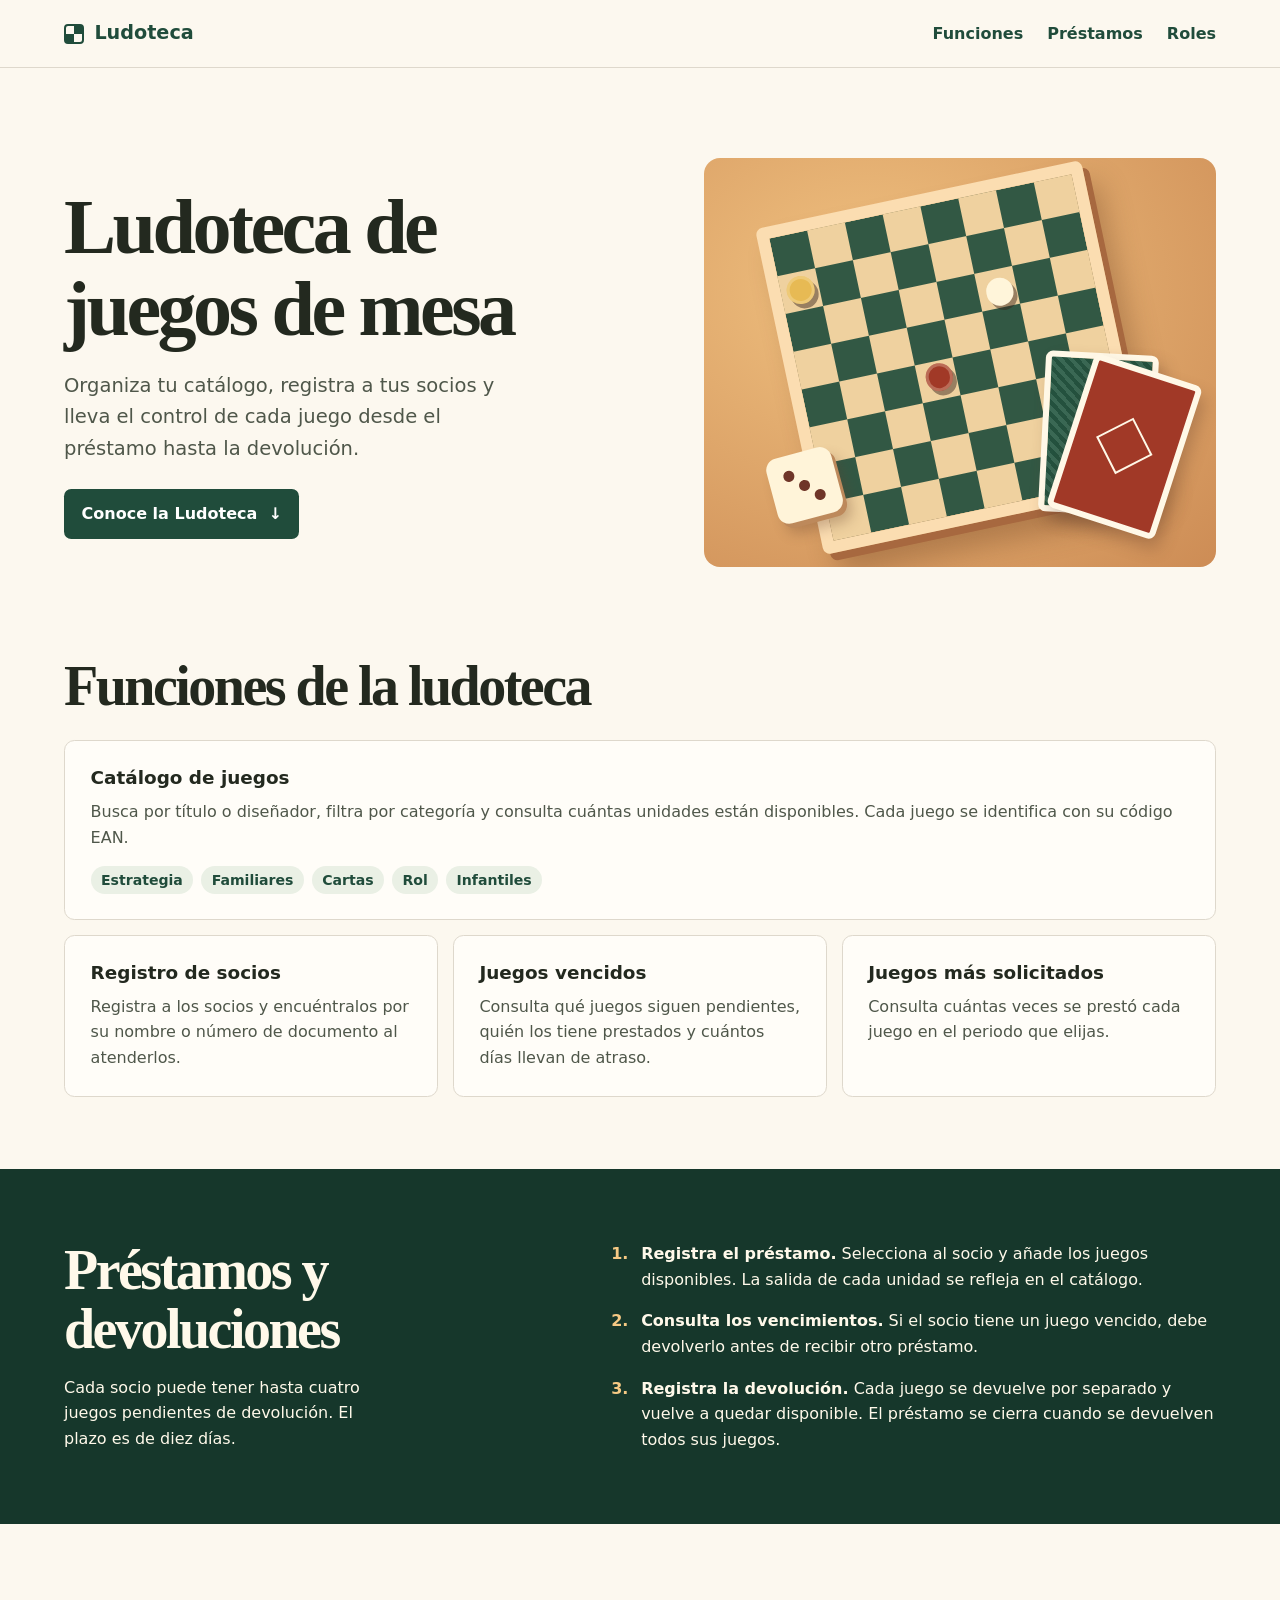
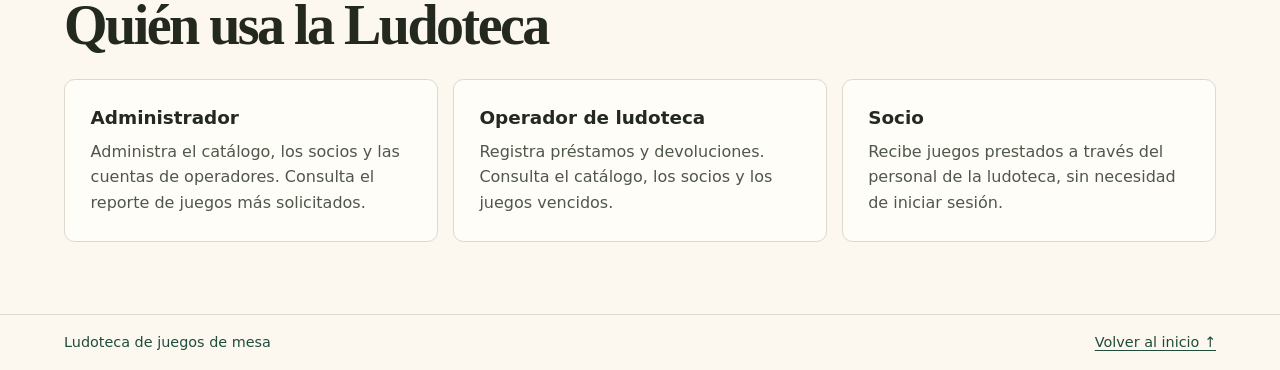
==== 03-execute/NN-week/plan-mejoramiento/page/index.html @ c35ab419 "feat(page): add public ludoteca website" ====
<!doctype html>
<html lang="es">
<head>
  <meta charset="utf-8">
  <meta name="viewport" content="width=device-width, initial-scale=1">
  <meta name="description" content="Ludoteca de juegos de mesa. Gestiona el catálogo, los socios, los préstamos y las devoluciones.">
  <title>Ludoteca | Juegos de mesa</title>
  <link rel="stylesheet" href="styles.css">
</head>
<body id="top">
  <a class="skip-link" href="#content">Saltar al contenido</a>

  <header class="site-header">
    <div class="container header-layout">
      <a class="brand" href="#top"><span class="brand-mark" aria-hidden="true"></span>Ludoteca</a>
      <nav aria-label="Navegación principal">
        <ul class="navigation">
          <li><a href="#features">Funciones</a></li>
          <li><a href="#loans">Préstamos</a></li>
          <li><a href="#roles">Roles</a></li>
        </ul>
      </nav>
    </div>
  </header>

  <main id="content" tabindex="-1">
    <section class="container hero" aria-labelledby="hero-title">
      <div class="hero-copy">
        <h1 id="hero-title">Ludoteca de<br class="title-break"> juegos de mesa</h1>
        <p>Organiza tu catálogo, registra a tus socios y lleva el control de cada juego desde el préstamo hasta la devolución.</p>
        <a class="button" href="#features">Conoce la Ludoteca <span aria-hidden="true">↓</span></a>
      </div>

      <div class="board-scene" aria-hidden="true">
        <div class="game-board">
          <span class="piece piece-gold"></span>
          <span class="piece piece-red"></span>
          <span class="piece piece-ivory"></span>
        </div>
        <div class="playing-card card-back"></div>
        <div class="playing-card card-front"><span></span></div>
        <div class="die"><span></span></div>
      </div>
    </section>

    <section class="container features" id="features" aria-labelledby="features-title">
      <h2 id="features-title">Funciones de la ludoteca</h2>
      <div class="feature-grid">
        <article class="feature feature-wide">
          <h3>Catálogo de juegos</h3>
          <p>Busca por título o diseñador, filtra por categoría y consulta cuántas unidades están disponibles. Cada juego se identifica con su código EAN.</p>
          <ul class="categories" aria-label="Categorías del catálogo">
            <li>Estrategia</li>
            <li>Familiares</li>
            <li>Cartas</li>
            <li>Rol</li>
            <li>Infantiles</li>
          </ul>
        </article>
        <article class="feature">
          <h3>Registro de socios</h3>
          <p>Registra a los socios y encuéntralos por su nombre o número de documento al atenderlos.</p>
        </article>
        <article class="feature">
          <h3>Juegos vencidos</h3>
          <p>Consulta qué juegos siguen pendientes, quién los tiene prestados y cuántos días llevan de atraso.</p>
        </article>
        <article class="feature">
          <h3>Juegos más solicitados</h3>
          <p>Consulta cuántas veces se prestó cada juego en el periodo que elijas.</p>
        </article>
      </div>
    </section>

    <section class="workflow" id="loans" aria-labelledby="loans-title">
      <div class="container workflow-layout">
        <div>
          <h2 id="loans-title">Préstamos y devoluciones</h2>
          <p class="workflow-intro">Cada socio puede tener hasta cuatro juegos pendientes de devolución. El plazo es de diez días.</p>
        </div>
        <ol class="steps">
          <li><strong>Registra el préstamo.</strong> Selecciona al socio y añade los juegos disponibles. La salida de cada unidad se refleja en el catálogo.</li>
          <li><strong>Consulta los vencimientos.</strong> Si el socio tiene un juego vencido, debe devolverlo antes de recibir otro préstamo.</li>
          <li><strong>Registra la devolución.</strong> Cada juego se devuelve por separado y vuelve a quedar disponible. El préstamo se cierra cuando se devuelven todos sus juegos.</li>
        </ol>
      </div>
    </section>

    <section class="container roles" id="roles" aria-labelledby="roles-title">
      <h2 id="roles-title">Quién usa la Ludoteca</h2>
      <dl class="role-grid">
        <div>
          <dt>Administrador</dt>
          <dd>Administra el catálogo, los socios y las cuentas de operadores. Consulta el reporte de juegos más solicitados.</dd>
        </div>
        <div>
          <dt>Operador de ludoteca</dt>
          <dd>Registra préstamos y devoluciones. Consulta el catálogo, los socios y los juegos vencidos.</dd>
        </div>
        <div>
          <dt>Socio</dt>
          <dd>Recibe juegos prestados a través del personal de la ludoteca, sin necesidad de iniciar sesión.</dd>
        </div>
      </dl>
    </section>
  </main>

  <footer class="site-footer">
    <div class="container footer-layout">
      <span>Ludoteca de juegos de mesa</span>
      <a href="#top">Volver al inicio ↑</a>
    </div>
  </footer>
</body>
</html>
---- 03-execute/NN-week/plan-mejoramiento/page/styles.css ----
:root {
  color-scheme: light;
  --paper: #fcf8ef;
  --surface: #fffdf8;
  --ink: #23291f;
  --muted: #4f574a;
  --green: #204c3b;
  --dark-green: #16372b;
  --red: #a13927;
  --line: #ded8cc;
  font-family: system-ui, sans-serif;
  color: var(--ink);
  background: var(--paper);
}

* {
  box-sizing: border-box;
}

body {
  margin: 0;
  line-height: 1.6;
}

a {
  color: inherit;
  text-underline-offset: 0.2em;
}

a:focus-visible {
  outline: 3px solid var(--red);
  outline-offset: 5px;
}

h1,
h2,
h3,
p {
  margin: 0;
}

h1,
h2 {
  font-family: Georgia, serif;
  font-weight: 700;
  line-height: 1.05;
  letter-spacing: -0.045em;
}

h1 {
  font-size: clamp(3rem, 6.1vw, 5.75rem);
}

h2 {
  font-size: clamp(2.1rem, 4.4vw, 3.5rem);
}

h3,
dt {
  font-size: 1.15rem;
  font-weight: 750;
  line-height: 1.3;
}

.container {
  width: min(72rem, calc(100% - 3rem));
  margin-inline: auto;
}

.skip-link {
  position: absolute;
  z-index: 1;
  top: 0.75rem;
  left: 0.75rem;
  padding: 0.5rem 1rem;
  color: white;
  background: var(--dark-green);
  transform: translateY(-160%);
}

.skip-link:focus {
  transform: none;
}

.site-header {
  border-bottom: 1px solid var(--line);
}

.header-layout,
.footer-layout {
  display: flex;
  align-items: center;
  justify-content: space-between;
  gap: 1rem;
  padding-block: 1rem;
}

.brand,
.navigation a {
  color: var(--green);
  text-decoration: none;
  font-weight: 700;
}

.brand {
  display: inline-flex;
  align-items: center;
  gap: 0.65rem;
  font-size: 1.2rem;
}

.brand-mark {
  width: 1.25rem;
  aspect-ratio: 1;
  border: 2px solid var(--green);
  border-radius: 0.25rem;
  background: conic-gradient(var(--green) 0 25%, transparent 25% 50%, var(--green) 50% 75%, transparent 75%);
}

.navigation,
.categories {
  display: flex;
  flex-wrap: wrap;
  gap: 0.5rem 1.5rem;
  margin: 0;
  padding: 0;
  list-style: none;
}

.navigation a {
  display: inline-block;
  padding: 0.3rem 0;
}

.navigation a:hover {
  text-decoration: underline;
}

.hero {
  display: grid;
  grid-template-columns: 1.15fr 1fr;
  align-items: center;
  gap: clamp(1.75rem, 4vw, 4rem);
  padding-block: clamp(2.5rem, 7vw, 6rem);
}

.hero-copy p {
  max-width: 36ch;
  margin-top: 1.25rem;
  color: var(--muted);
  font-size: clamp(1rem, 2vw, 1.22rem);
}

.button {
  display: inline-flex;
  align-items: center;
  gap: 0.7rem;
  margin-top: 1.6rem;
  padding: 0.75rem 1.1rem;
  border-radius: 0.45rem;
  color: white;
  background: var(--green);
  font-weight: 700;
  text-decoration: none;
}

.button:hover {
  background: var(--dark-green);
}

.board-scene {
  position: relative;
  overflow: hidden;
  aspect-ratio: 5 / 4;
  border-radius: 1rem;
  background: radial-gradient(ellipse at 32% 32%, #f0c180, #cd8c55);
}

.game-board {
  position: absolute;
  top: 8%;
  left: 16%;
  width: 65%;
  aspect-ratio: 1;
  border: clamp(5px, 1vw, 12px) solid #fbddb1;
  border-radius: 0.45rem;
  background: conic-gradient(#efd19f 0 25%, #325844 25% 50%, #efd19f 50% 75%, #325844 75%) 0 0 / 25% 25%;
  box-shadow: 6px 8px #a7683f, 13px 24px 28px #61371b55;
  transform: rotate(-12deg);
}

.piece {
  position: absolute;
  width: 9%;
  aspect-ratio: 1;
  border-radius: 50%;
  box-shadow: inset 0 0 0 3px #fff5da45, 3px 5px 0 #38251d79;
}

.piece-gold {
  top: 14%;
  left: 2%;
  background: #e7ba54;
}

.piece-red {
  top: 51%;
  left: 40%;
  background: #a13927;
}

.piece-ivory {
  top: 28%;
  left: 65%;
  background: #fff5da;
}

.playing-card {
  position: absolute;
  width: 22%;
  aspect-ratio: 7 / 10;
  border: clamp(3px, 0.55vw, 6px) solid #fff8e7;
  border-radius: 0.45rem;
  box-shadow: 7px 9px 16px #653f2e50;
}

.card-back {
  right: 12%;
  bottom: 13%;
  background: repeating-linear-gradient(45deg, #24513e 0 4px, #3a6854 4px 8px);
  transform: rotate(3deg);
}

.card-front {
  right: 7%;
  bottom: 10%;
  display: grid;
  place-items: center;
  background: #a13927;
  transform: rotate(18deg);
}

.card-front span {
  width: 42%;
  aspect-ratio: 1;
  border: 2px solid #fff8e7;
  transform: rotate(45deg);
}

.die {
  position: absolute;
  bottom: 12%;
  left: 13%;
  width: 13%;
  aspect-ratio: 1;
  border-radius: 18%;
  background: #fff4d9;
  box-shadow: 3px 5px #bd895b, 6px 12px 13px #653f2e50;
  transform: rotate(-15deg);
}

.die span {
  position: absolute;
  inset: 42%;
  border-radius: 50%;
  background: #6f3528;
  box-shadow: -0.8em -0.8em #6f3528, 0.8em 0.8em #6f3528;
  font-size: clamp(0.5rem, 1.4vw, 1rem);
}

.features,
.roles {
  padding-block: 0 4.5rem;
}

.feature-grid,
.role-grid {
  display: grid;
  grid-template-columns: repeat(3, 1fr);
  gap: 0.9rem;
  margin: 1.5rem 0 0;
}

.feature,
.role-grid > div {
  padding: clamp(1rem, 3vw, 1.6rem);
  border: 1px solid var(--line);
  border-radius: 0.65rem;
  background: var(--surface);
}

.feature-wide {
  grid-column: span 3;
}

.feature p,
.role-grid dd {
  margin: 0.55rem 0 0;
  color: var(--muted);
}

.categories {
  gap: 0.5rem;
  margin-top: 1rem;
}

.categories li {
  padding: 0.15rem 0.65rem;
  border-radius: 1rem;
  color: var(--green);
  background: #eaf0e5;
  font-size: 0.88rem;
  font-weight: 650;
}

.workflow {
  padding-block: clamp(2.5rem, 6vw, 4.5rem);
  color: #fff9ea;
  background: var(--dark-green);
}

.workflow-layout {
  display: grid;
  grid-template-columns: 1fr 1.25fr;
  gap: clamp(1.5rem, 5vw, 5rem);
}

.workflow-intro {
  max-width: 32ch;
  margin-top: 1rem;
}

.steps {
  margin: 0;
  padding-left: 1.4rem;
}

.steps li {
  padding-left: 0.45rem;
}

.steps li + li {
  margin-top: 1rem;
}

.steps li::marker {
  color: #f5c984;
  font-weight: 750;
}

.roles {
  padding-top: clamp(2.5rem, 6vw, 4.5rem);
}

.site-footer {
  border-top: 1px solid var(--line);
  color: var(--green);
  font-size: 0.9rem;
}

@media (max-width: 48rem) {
  .hero,
  .workflow-layout {
    grid-template-columns: 1fr;
  }

  .title-break {
    display: none;
  }

  .board-scene {
    width: min(100%, 32rem);
  }

  .feature-grid,
  .role-grid {
    grid-template-columns: 1fr;
  }

  .feature-wide {
    grid-column: auto;
  }
}

@media (max-width: 31rem) {
  .container {
    width: calc(100% - 2rem);
  }

  .header-layout,
  .footer-layout {
    align-items: flex-start;
    flex-direction: column;
    gap: 0.4rem;
  }

  .navigation {
    column-gap: 1rem;
    font-size: 0.93rem;
  }

  .features,
  .roles {
    padding-bottom: 2.75rem;
  }
}
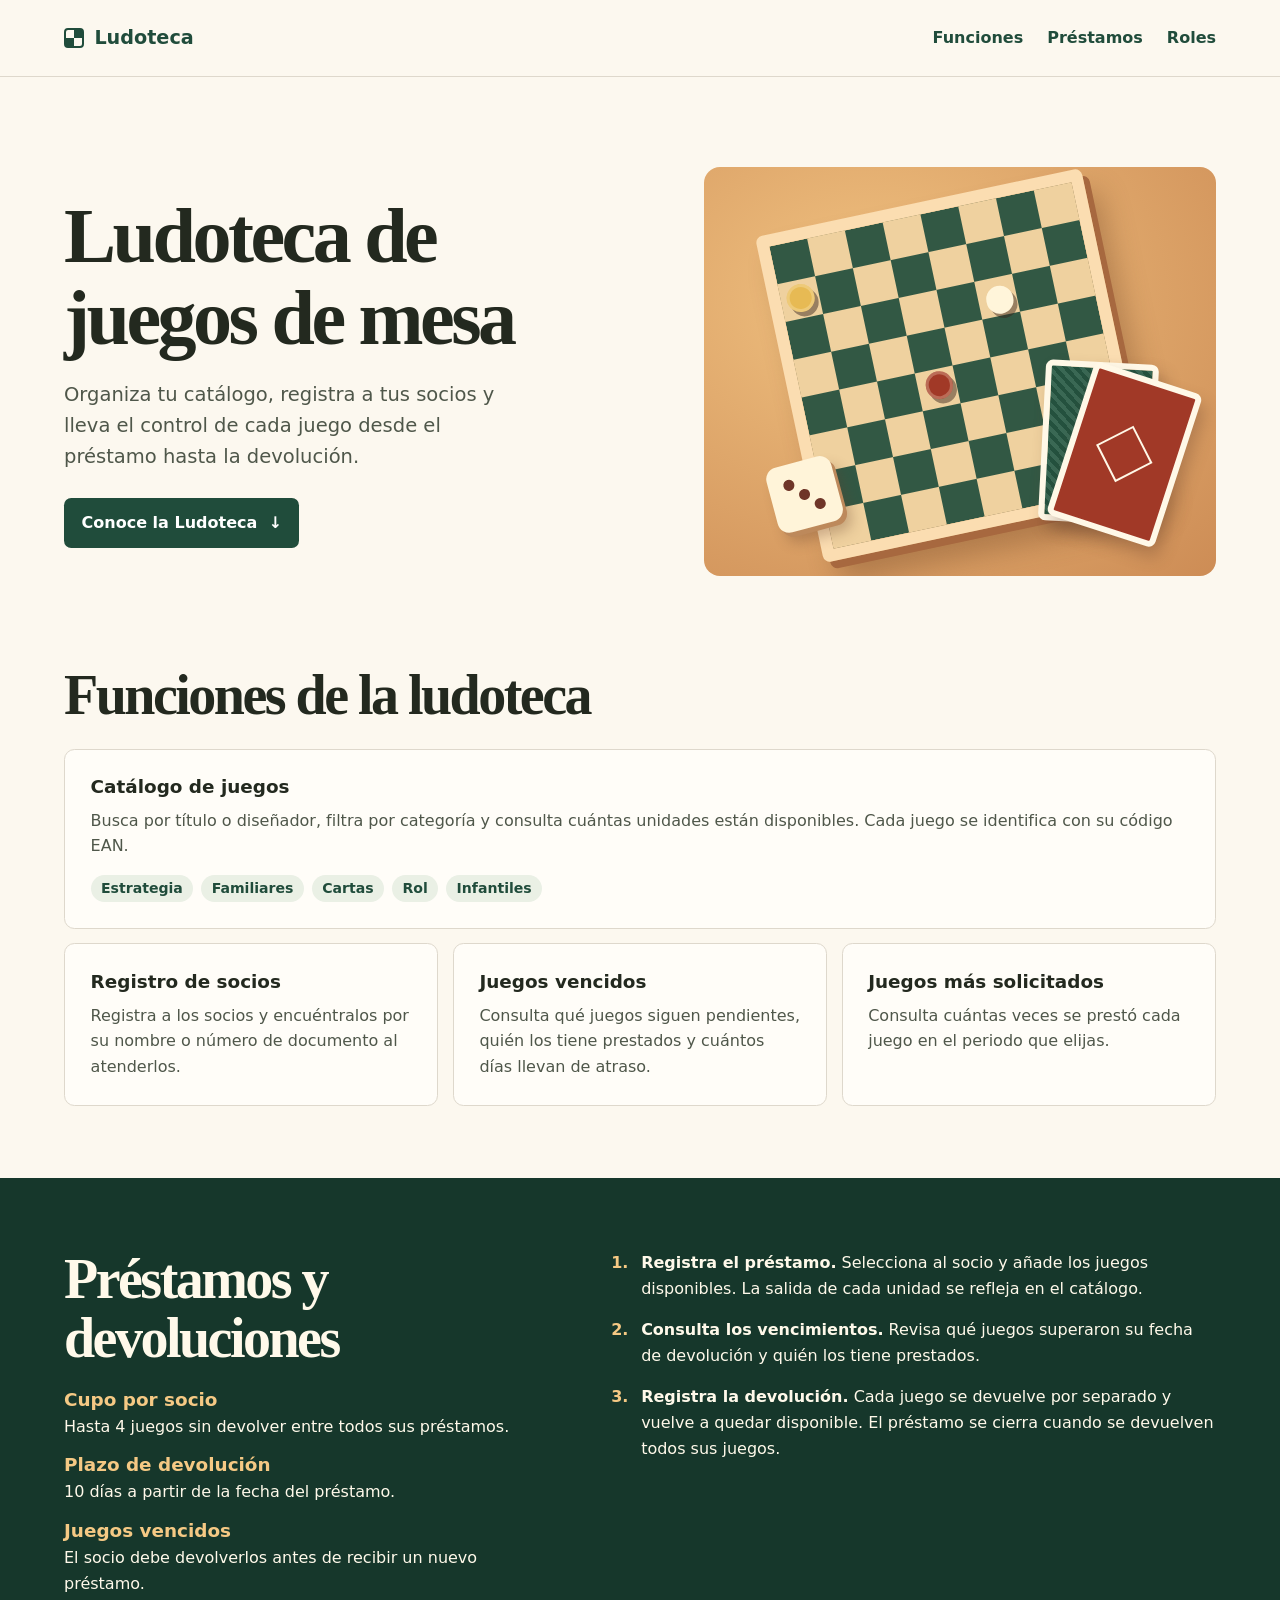
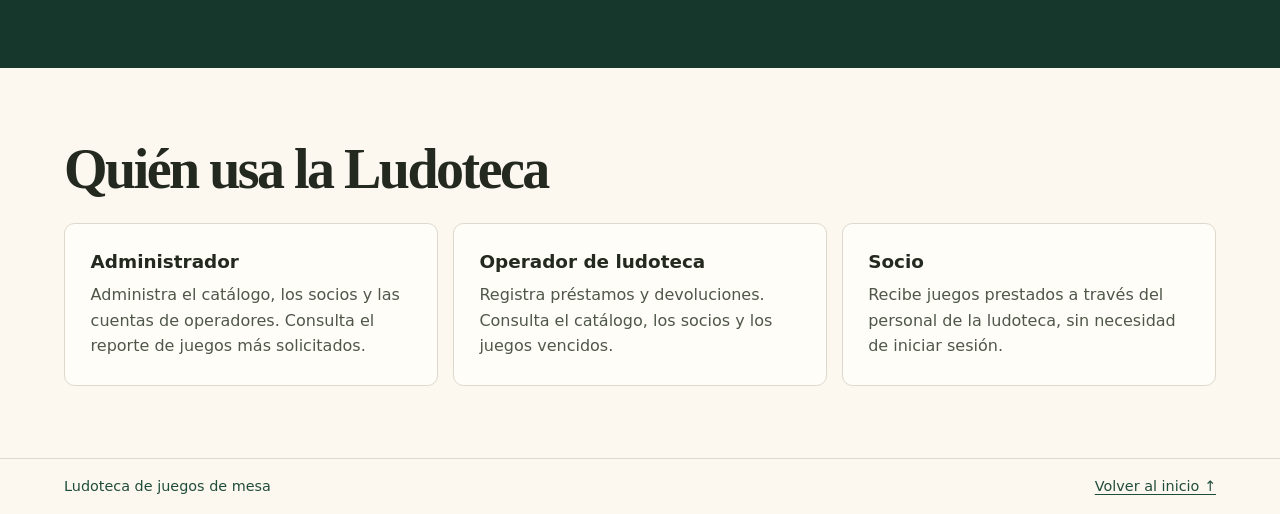
==== commit ee2cc834: "feat(page): highlight loan rules and return deadlines" ====
--- a/03-execute/NN-week/plan-mejoramiento/page/index.html
+++ b/03-execute/NN-week/plan-mejoramiento/page/index.html
@@ -76,11 +76,24 @@
       <div class="container workflow-layout">
         <div>
           <h2 id="loans-title">Préstamos y devoluciones</h2>
-          <p class="workflow-intro">Cada socio puede tener hasta cuatro juegos pendientes de devolución. El plazo es de diez días.</p>
+          <dl class="loan-rules">
+            <div>
+              <dt>Cupo por socio</dt>
+              <dd>Hasta 4 juegos sin devolver entre todos sus préstamos.</dd>
+            </div>
+            <div>
+              <dt>Plazo de devolución</dt>
+              <dd>10 días a partir de la fecha del préstamo.</dd>
+            </div>
+            <div>
+              <dt>Juegos vencidos</dt>
+              <dd>El socio debe devolverlos antes de recibir un nuevo préstamo.</dd>
+            </div>
+          </dl>
         </div>
         <ol class="steps">
           <li><strong>Registra el préstamo.</strong> Selecciona al socio y añade los juegos disponibles. La salida de cada unidad se refleja en el catálogo.</li>
-          <li><strong>Consulta los vencimientos.</strong> Si el socio tiene un juego vencido, debe devolverlo antes de recibir otro préstamo.</li>
+          <li><strong>Consulta los vencimientos.</strong> Revisa qué juegos superaron su fecha de devolución y quién los tiene prestados.</li>
           <li><strong>Registra la devolución.</strong> Cada juego se devuelve por separado y vuelve a quedar disponible. El préstamo se cierra cuando se devuelven todos sus juegos.</li>
         </ol>
       </div>
--- a/03-execute/NN-week/plan-mejoramiento/page/styles.css
+++ b/03-execute/NN-week/plan-mejoramiento/page/styles.css
@@ -128,11 +128,16 @@
 }
 
 .navigation a {
-  display: inline-block;
+  display: inline-flex;
+  align-items: center;
+  justify-content: center;
+  min-width: 44px;
+  min-height: 44px;
   padding: 0.3rem 0;
 }
 
-.navigation a:hover {
+.navigation a:hover,
+.navigation a:focus-visible {
   text-decoration: underline;
 }
 
@@ -325,9 +330,18 @@
   gap: clamp(1.5rem, 5vw, 5rem);
 }
 
-.workflow-intro {
-  max-width: 32ch;
-  margin-top: 1rem;
+.loan-rules {
+  display: grid;
+  gap: 0.85rem;
+  margin: 1.25rem 0 0;
+}
+
+.loan-rules dt {
+  color: #f5c984;
+}
+
+.loan-rules dd {
+  margin: 0.15rem 0 0;
 }
 
 .steps {
